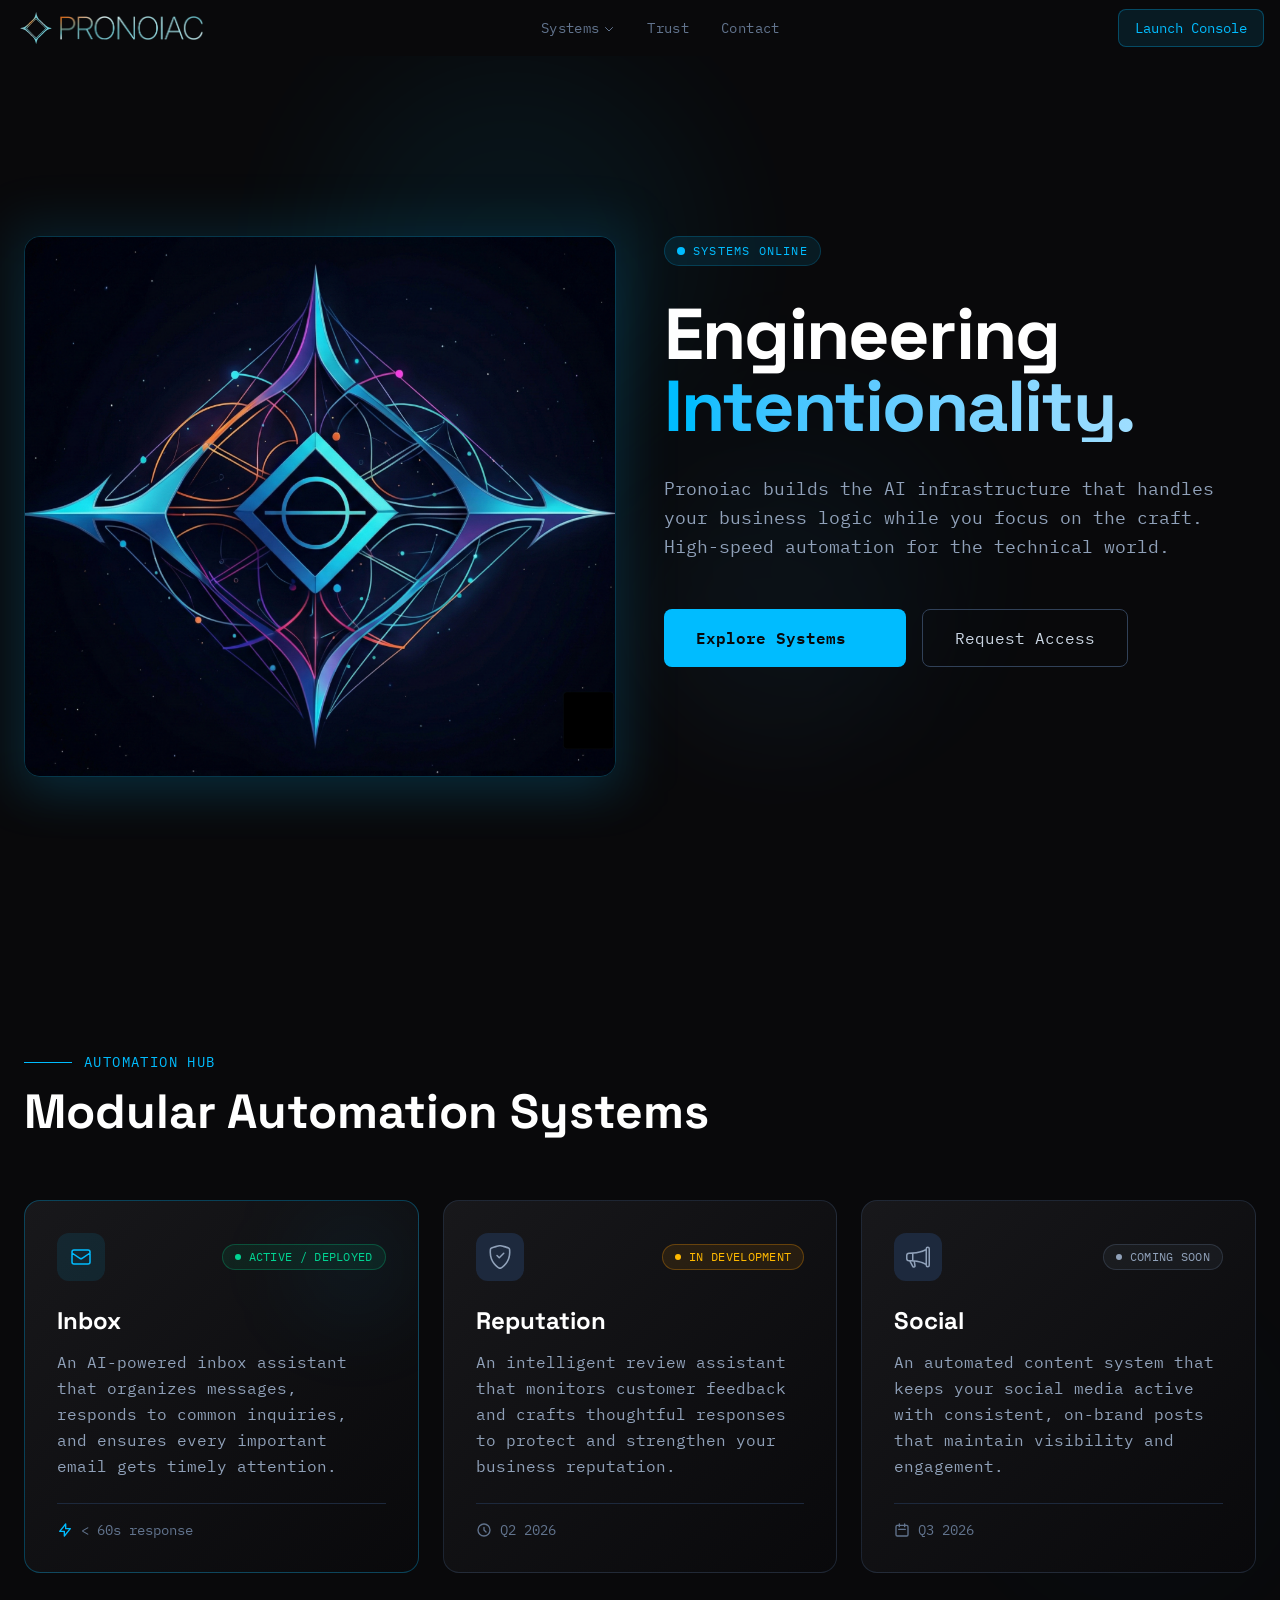
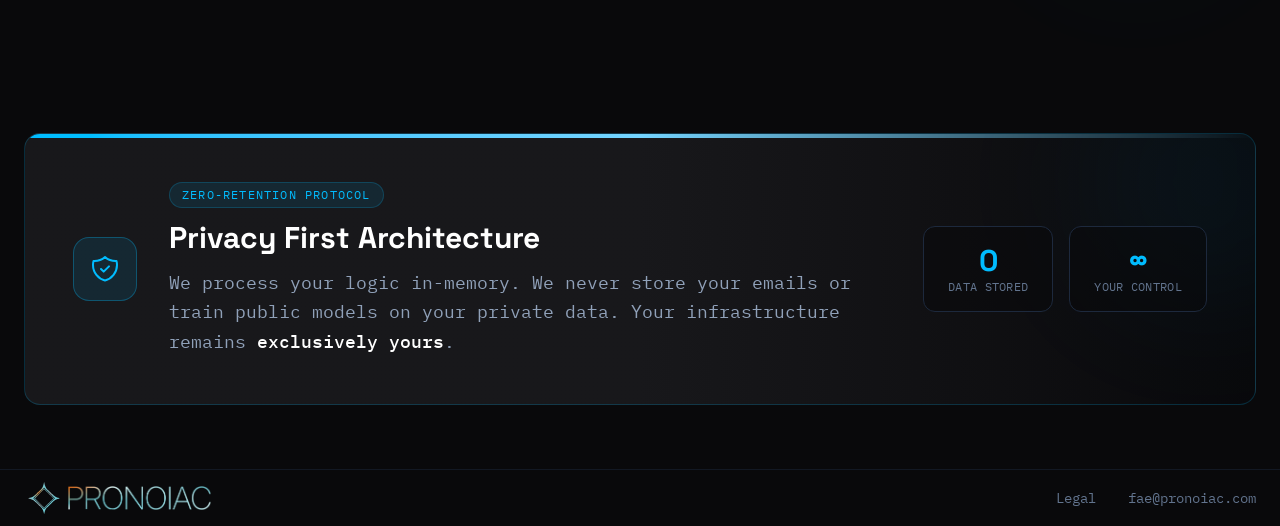
==== public/index.html @ 136042a4 "Published from Shuffle Editor" ====
<!DOCTYPE html>
<html lang="en">
<head>
    <title>Pronoiac — Homepage</title>
    <meta charset="utf-8">
    <meta name="viewport" content="width=device-width, initial-scale=1, shrink-to-fit=no">
    <link rel="preconnect" href="https://fonts.gstatic.com">
    <link rel="stylesheet" href="https://fonts.googleapis.com/css?family=IBM+Plex+Mono:400,500,600,700,800,900|Space+Grotesk:400,500,600,700,800,900&amp;subset=latin">
    <link rel="stylesheet" href="css/tailwind/tailwind.min.css">
    <link rel="stylesheet" href="css/main.css">
    <link rel="icon" type="image/png" sizes="32x32" href="shuffle-for-tailwind.png">
</head>
<body class="antialiased bg-body text-body font-body">
    <div class="">
                
      <nav class="w-full px-4 py-2 bg-zinc-950 ">
        <div class="max-w-7xl flex items-center justify-between mx-auto">
          <div class="flex items-center gap-1">
            <div class="w-10 h-10 rounded-lg bg-gradient-to-br flex items-center justify-center">
              <img src="images/simplestIconnopurp50.svg" alt="Pronoiac logo" class="rounded-lg object-cover h-8">
            </div>
            <img src="images/textpathed.png" alt="Pronoiac" class="object-contain h-6">
          </div>
          <div class="hidden md:flex items-center gap-8">
            <div class="relative systems-dropdown-wrapper">
              <button class="systems-dropdown-btn flex items-center gap-1 text-slate-500 hover:text-sky-400 transition-colors text-sm tracking-wide focus:outline-none">
                Systems
                <svg xmlns="http://www.w3.org/2000/svg" class="w-3 h-3 mt-0.5 transition-transform systems-chevron" fill="none" stroke="currentColor" viewbox="0 0 24 24">
                  <path stroke-linecap="round" stroke-linejoin="round" stroke-width="2" d="M19 9l-7 7-7-7"></path>
                </svg>
              </button>
              <div class="systems-dropdown-menu absolute top-full left-0 mt-2 w-52 bg-zinc-900 border border-zinc-700 rounded-lg shadow-xl hidden z-50 overflow-hidden"><a href="#inbox-intelligence" class="block px-4 py-3 text-slate-400 hover:text-sky-400 hover:bg-zinc-800 transition-colors text-sm tracking-wide">Inbox Intelligence</a><a href="#reputation-manager" class="block px-4 py-3 text-slate-400 hover:text-sky-400 hover:bg-zinc-800 transition-colors text-sm tracking-wide border-t border-zinc-800">Reputation Manager</a><a href="#social-presence-engine" class="block px-4 py-3 text-slate-400 hover:text-sky-400 hover:bg-zinc-800 transition-colors text-sm tracking-wide border-t border-zinc-800">Social Presence Engine</a></div>
            </div>
            <a href="#trust" class="text-slate-500 hover:text-sky-400 transition-colors text-sm tracking-wide">Trust</a><a href="mailto:fae@pronoiac.com" class="text-slate-500 hover:text-sky-400 transition-colors text-sm tracking-wide">Contact</a>
          </div>
          <a href="#systems" class="px-4 py-2 bg-sky-400/10 border border-sky-400/30 rounded-lg text-sky-400 text-sm hover:bg-sky-400/20 transition-all">Launch Console</a>
        </div>
      </nav>
                
      <section class="min-h-screen bg-zinc-950 relative overflow-hidden flex items-center">
        <div class="absolute inset-0 opacity-30">
          <div class="absolute top-0 left-1/4 w-96 h-96 bg-sky-400/20 rounded-full blur-3xl"></div>
          <div class="absolute bottom-1/4 right-1/4 w-80 h-80 bg-sky-600/15 rounded-full blur-3xl"></div>
          <div class="absolute top-1/2 left-1/2 w-64 h-64 bg-slate-500/10 rounded-full blur-2xl"></div>
        </div>
        <div class="max-w-7xl mx-auto px-6 py-24 relative z-10 w-full">
          <div class="grid grid-cols-1 lg:grid-cols-2 items-stretch gap-8 lg:gap-12">
            <div class="flex items-stretch justify-center order-first lg:order-first">
              <div class="relative w-auto self-stretch flex items-center">
                <div class="absolute -inset-4 bg-sky-400/10 rounded-2xl blur-xl"></div>
                <img src="images/complexlogotall50-Copy.png" alt="AI Infrastructure Technology" class="relative rounded-2xl h-full max-h-full w-auto border border-sky-400/20 shadow-2xl shadow-sky-400/10 object-cover">
              </div>
            </div>
            <div class="space-y-8">
              <div class="inline-flex items-center gap-2 px-3 py-1.5 bg-sky-400/10 border border-sky-400/20 rounded-full">
                <span class="w-2 h-2 bg-sky-400 rounded-full animate-pulse"></span>
                <span class="text-sky-400 text-xs tracking-widest uppercase">Systems Online</span>
              </div>
              <h1 class="text-5xl md:text-7xl font-heading font-bold text-white leading-none tracking-tight">
                <span class="block">Engineering</span>
                <span class="block text-transparent bg-clip-text bg-gradient-to-r from-sky-400 to-sky-200">Intentionality.</span>
              </h1>
              <p class="text-lg text-slate-400 leading-relaxed max-w-xl">Pronoiac builds the AI infrastructure that handles your business logic while you focus on the craft. High-speed automation for the technical world.</p>
              <div class="flex flex-col sm:flex-row gap-4 pt-4">
                <a href="#systems" class="group inline-flex items-center justify-center gap-3 px-8 py-4 bg-sky-400 text-zinc-950 font-semibold rounded-lg hover:bg-sky-300 transition-all">
                  <span>Explore Systems</span>
                  <svg id="svg_7aa8dc57d60f0ae90f53044593cbf4b6" class="w-4 h-4 group-hover:translate-x-1 transition-transform" fill="none" stroke="currentColor" viewbox="0 0 24 24"></svg>
                </a>
                <a href="mailto:fae@pronoiac.com" class="inline-flex items-center justify-center gap-2 px-8 py-4 border border-slate-700 text-slate-300 rounded-lg hover:border-sky-400/50 hover:text-sky-400 transition-all">
                  <span>Request Access</span>
                </a>
              </div>
            </div>
          </div>
        </div>
      </section>
                
      <section id="systems" class="bg-zinc-950 py-24 relative">
        <div class="absolute inset-0 opacity-20">
          <div class="absolute top-1/2 right-0 w-72 h-72 bg-sky-400/10 rounded-full blur-3xl"></div>
        </div>
        <div class="max-w-7xl mx-auto px-6 relative z-10">
          <div class="mb-16">
            <div class="flex items-center gap-3 mb-4">
              <div class="h-px flex-1 max-w-12 bg-sky-400"></div>
              <span class="text-sky-400 text-sm tracking-widest uppercase">Automation Hub</span>
            </div>
            <h2 class="text-4xl md:text-5xl font-heading font-bold text-white">Modular Automation Systems</h2>
          </div>
          <div class="grid md:grid-cols-2 lg:grid-cols-3 gap-6">
            <div class="group bg-gradient-to-br from-zinc-900 to-zinc-950 border border-sky-400/30 rounded-2xl p-8 hover:border-sky-400/60 transition-all relative overflow-hidden">
              <div class="absolute top-0 right-0 w-32 h-32 bg-sky-400/5 rounded-full blur-2xl group-hover:bg-sky-400/10 transition-all"></div>
              <div class="relative z-10">
                <div class="flex items-center justify-between mb-6">
                  <div class="w-12 h-12 bg-sky-400/10 rounded-xl flex items-center justify-center">
                    <svg class="w-6 h-6 text-sky-400" fill="none" stroke="currentColor" viewbox="0 0 24 24">
                      <path stroke-linecap="round" stroke-linejoin="round" stroke-width="1.5" d="M3 8l7.89 5.26a2 2 0 002.22 0L21 8M5 19h14a2 2 0 002-2V7a2 2 0 00-2-2H5a2 2 0 00-2 2v10a2 2 0 002 2z"></path>
                    </svg>
                  </div>
                  <div class="flex items-center gap-2 px-3 py-1 bg-emerald-500/10 border border-emerald-500/30 rounded-full">
                    <span class="w-1.5 h-1.5 bg-emerald-400 rounded-full animate-pulse"></span>
                    <span class="text-emerald-400 text-xs tracking-wide">ACTIVE / DEPLOYED</span>
                  </div>
                </div>
                <h3 class="text-2xl font-heading font-bold text-white mb-3">Inbox </h3>
                <p class="text-slate-400 leading-relaxed mb-6">An AI-powered inbox assistant that organizes messages, responds to common inquiries, and ensures every important email gets timely attention.</p>
                <div class="flex items-center gap-4 pt-4 border-t border-slate-800">
                  <div class="flex items-center gap-2">
                    <svg class="w-4 h-4 text-sky-400" fill="none" stroke="currentColor" viewbox="0 0 24 24">
                      <path stroke-linecap="round" stroke-linejoin="round" stroke-width="2" d="M13 10V3L4 14h7v7l9-11h-7z"></path>
                    </svg>
                    <span class="text-sm text-slate-500">&lt; 60s response</span>
                  </div>
                </div>
              </div>
            </div>
            <div class="group bg-gradient-to-br from-zinc-900 to-zinc-950 border border-slate-700/50 rounded-2xl p-8 hover:border-amber-400/40 transition-all relative overflow-hidden">
              <div class="absolute top-0 right-0 w-32 h-32 bg-amber-400/5 rounded-full blur-2xl opacity-0 group-hover:opacity-100 transition-all"></div>
              <div class="relative z-10">
                <div class="flex items-center justify-between mb-6">
                  <div class="w-12 h-12 bg-slate-800 rounded-xl flex items-center justify-center">
                    <svg xmlns="http://www.w3.org/2000/svg" width="16" height="16" fill="currentColor" class="w-6 h-6 text-slate-400" viewbox="0 0 16 16">
                      <path d="M5.338 1.59a61.44 61.44 0 0 0-2.837.856.481.481 0 0 0-.328.39c-.554 4.157.726 7.19 2.253 9.188a10.725 10.725 0 0 0 2.287 2.233c.346.244.652.42.893.533.12.057.218.095.293.118a.55.55 0 0 0 .101.025.615.615 0 0 0 .1-.025c.076-.023.174-.061.294-.118.24-.113.547-.29.893-.533a10.726 10.726 0 0 0 2.287-2.233c1.527-1.997 2.807-5.031 2.253-9.188a.48.48 0 0 0-.328-.39c-.651-.213-1.75-.56-2.837-.855C9.552 1.29 8.531 1.067 8 1.067c-.53 0-1.552.223-2.662.524zM5.072.56C6.157.265 7.31 0 8 0s1.843.265 2.928.56c1.11.3 2.229.655 2.887.87a1.54 1.54 0 0 1 1.044 1.262c.596 4.477-.787 7.795-2.465 9.99a11.775 11.775 0 0 1-2.517 2.453 7.159 7.159 0 0 1-1.048.625c-.28.132-.581.24-.829.24s-.548-.108-.829-.24a7.158 7.158 0 0 1-1.048-.625 11.777 11.777 0 0 1-2.517-2.453C1.928 10.487.545 7.169 1.141 2.692A1.54 1.54 0 0 1 2.185 1.43 62.456 62.456 0 0 1 5.072.56z"></path>
                      <path d="M10.854 5.146a.5.5 0 0 1 0 .708l-3 3a.5.5 0 0 1-.708 0l-1.5-1.5a.5.5 0 1 1 .708-.708L7.5 7.793l2.646-2.647a.5.5 0 0 1 .708 0z"></path>
                    </svg>
                  </div>
                  <div class="flex items-center gap-2 px-3 py-1 bg-amber-500/10 border border-amber-500/30 rounded-full">
                    <span class="w-1.5 h-1.5 bg-amber-400 rounded-full"></span>
                    <span class="text-amber-400 text-xs tracking-wide">IN DEVELOPMENT</span>
                  </div>
                </div>
                <h3 class="text-2xl font-heading font-bold text-white mb-3">Reputation</h3>
                <p class="text-slate-400 leading-relaxed mb-6">An intelligent review assistant that monitors customer feedback and crafts thoughtful responses to protect and strengthen your business reputation.</p>
                <div class="flex items-center gap-4 pt-4 border-t border-slate-800">
                  <div class="flex items-center gap-2">
                    <svg class="w-4 h-4 text-slate-500" fill="none" stroke="currentColor" viewbox="0 0 24 24">
                      <path stroke-linecap="round" stroke-linejoin="round" stroke-width="2" d="M12 8v4l3 3m6-3a9 9 0 11-18 0 9 9 0 0118 0z"></path>
                    </svg>
                    <span class="text-sm text-slate-500">Q2 2026</span>
                  </div>
                </div>
              </div>
            </div>
            <div class="group bg-gradient-to-br from-zinc-900 to-zinc-950 border border-slate-700/50 rounded-2xl p-8 hover:border-slate-500/60 transition-all relative overflow-hidden">
              <div class="relative z-10">
                <div class="flex items-center justify-between mb-6">
                  <div class="w-12 h-12 bg-slate-800 rounded-xl flex items-center justify-center">
                    <svg xmlns="http://www.w3.org/2000/svg" width="16" height="16" fill="currentColor" class="w-6 h-6 text-slate-400" viewbox="0 0 16 16">
                      <path d="M13 2.5a1.5 1.5 0 0 1 3 0v11a1.5 1.5 0 0 1-3 0v-.214c-2.162-1.241-4.49-1.843-6.912-2.083l.405 2.712A1 1 0 0 1 5.51 15.1h-.548a1 1 0 0 1-.916-.599l-1.85-3.49a68.14 68.14 0 0 0-.202-.003A2.014 2.014 0 0 1 0 9V7a2.02 2.02 0 0 1 1.992-2.013 74.663 74.663 0 0 0 2.483-.075c3.043-.154 6.148-.849 8.525-2.199V2.5zm1 0v11a.5.5 0 0 0 1 0v-11a.5.5 0 0 0-1 0zm-1 1.35c-2.344 1.205-5.209 1.842-8 2.033v4.233c.18.01.359.022.537.036 2.568.189 5.093.744 7.463 1.993V3.85zm-9 6.215v-4.13a95.09 95.09 0 0 1-1.992.052A1.02 1.02 0 0 0 1 7v2c0 .55.448 1.002 1.006 1.009A60.49 60.49 0 0 1 4 10.065zm-.657.975 1.609 3.037.01.024h.548l-.002-.014-.443-2.966a68.019 68.019 0 0 0-1.722-.082z"></path>
                    </svg>
                  </div>
                  <div class="flex items-center gap-2 px-3 py-1 bg-slate-500/10 border border-slate-500/30 rounded-full">
                    <span class="w-1.5 h-1.5 bg-slate-400 rounded-full"></span>
                    <span class="text-slate-400 text-xs tracking-wide">COMING SOON</span>
                  </div>
                </div>
                <h3 class="text-2xl font-heading font-bold text-white mb-3">Social</h3>
                <p class="text-slate-400 leading-relaxed mb-6">An automated content system that keeps your social media active with consistent, on-brand posts that maintain visibility and engagement.</p>
                <div class="flex items-center gap-4 pt-4 border-t border-slate-800">
                  <div class="flex items-center gap-2">
                    <svg class="w-4 h-4 text-slate-500" fill="none" stroke="currentColor" viewbox="0 0 24 24">
                      <path stroke-linecap="round" stroke-linejoin="round" stroke-width="2" d="M8 7V3m8 4V3m-9 8h10M5 21h14a2 2 0 002-2V7a2 2 0 00-2-2H5a2 2 0 00-2 2v12a2 2 0 002 2z"></path>
                    </svg>
                    <span class="text-sm text-slate-500">Q3 2026</span>
                  </div>
                </div>
              </div>
            </div>
          </div>
        </div>
      </section>
                
      <section id="trust" class="bg-zinc-950 py-16">
        <div class="max-w-7xl mx-auto px-6">
          <div class="relative bg-gradient-to-r from-zinc-900 via-zinc-900 to-zinc-950 border border-sky-400/20 rounded-2xl p-8 md:p-12 overflow-hidden">
            <div class="absolute top-0 left-0 w-full h-1 bg-gradient-to-r from-sky-400 via-sky-300 to-transparent"></div>
            <div class="absolute -right-20 -top-20 w-64 h-64 bg-sky-400/5 rounded-full blur-3xl"></div>
            <div class="relative z-10 flex flex-col md:flex-row items-start md:items-center gap-8">
              <div class="flex-shrink-0">
                <div class="w-16 h-16 bg-sky-400/10 border border-sky-400/30 rounded-2xl flex items-center justify-center">
                  <svg class="w-8 h-8 text-sky-400" fill="none" stroke="currentColor" viewbox="0 0 24 24">
                    <path stroke-linecap="round" stroke-linejoin="round" stroke-width="1.5" d="M9 12l2 2 4-4m5.618-4.016A11.955 11.955 0 0112 2.944a11.955 11.955 0 01-8.618 3.04A12.02 12.02 0 003 9c0 5.591 3.824 10.29 9 11.622 5.176-1.332 9-6.03 9-11.622 0-1.042-.133-2.052-.382-3.016z"></path>
                  </svg>
                </div>
              </div>
              <div class="flex-1">
                <div class="flex items-center gap-3 mb-3">
                  <span class="px-3 py-1 bg-sky-400/10 border border-sky-400/20 rounded-full text-sky-400 text-xs tracking-widest uppercase">Zero-Retention Protocol</span>
                </div>
                <h3 class="text-2xl md:text-3xl font-heading font-bold text-white mb-3">Privacy First Architecture</h3>
                <p class="text-slate-400 text-lg leading-relaxed">We process your logic in-memory. We never store your emails or train public models on your private data. Your infrastructure remains <span class="text-white font-medium">exclusively yours</span>.</p>
              </div>
              <div class="flex-shrink-0 hidden lg:flex items-center gap-4">
                <div class="text-center px-6 py-4 bg-zinc-950/50 rounded-xl border border-slate-800">
                  <div class="text-3xl font-heading font-bold text-sky-400">0</div>
                  <div class="text-xs text-slate-500 uppercase tracking-wide">Data Stored</div>
                </div>
                <div class="text-center px-6 py-4 bg-zinc-950/50 rounded-xl border border-slate-800">
                  <div class="text-3xl font-heading font-bold text-sky-400">∞</div>
                  <div class="text-xs text-slate-500 uppercase tracking-wide">Your Control</div>
                </div>
              </div>
            </div>
          </div>
        </div>
      </section>
                
      <footer class="bg-zinc-950 border-t border-slate-800/50 py-2">
        <div class="max-w-7xl mx-auto px-6">
          <div class="flex flex-col md:flex-row items-center justify-between gap-8">
            <div class="flex items-center gap-1">
              <div class="w-10 h-10 rounded-lg bg-gradient-to-br flex items-center justify-center">
                <img src="images/simplestIconnopurp50.svg" alt="Pronoiac logo" class="rounded-lg object-cover h-8">
              </div>
              <img src="images/textpathed.png" alt="Pronoiac" class="object-contain h-6">
            </div>
            <div class="flex items-center gap-8"><a href="https://legal.pronoiac.com" class="text-slate-500 hover:text-sky-400 transition-colors text-sm">Legal</a><a href="mailto:fae@pronoiac.com" class="text-slate-500 hover:text-sky-400 transition-colors text-sm">fae@pronoiac.com</a></div>
          </div>
        </div>
      </footer>
    </div>
    <script type="text/javascript" src="js/828922.js?v=1773791319" data-custom-component-id="828922"></script>
    <script type="text/javascript" src="js/global-26422.js?v=1773791319"></script>
</body>
</html>
---- public/css/main.css ----
.absolute {
  background-size: cover
}
.max-w-7xl,
.space-y-8 {
  background-size: contain
}
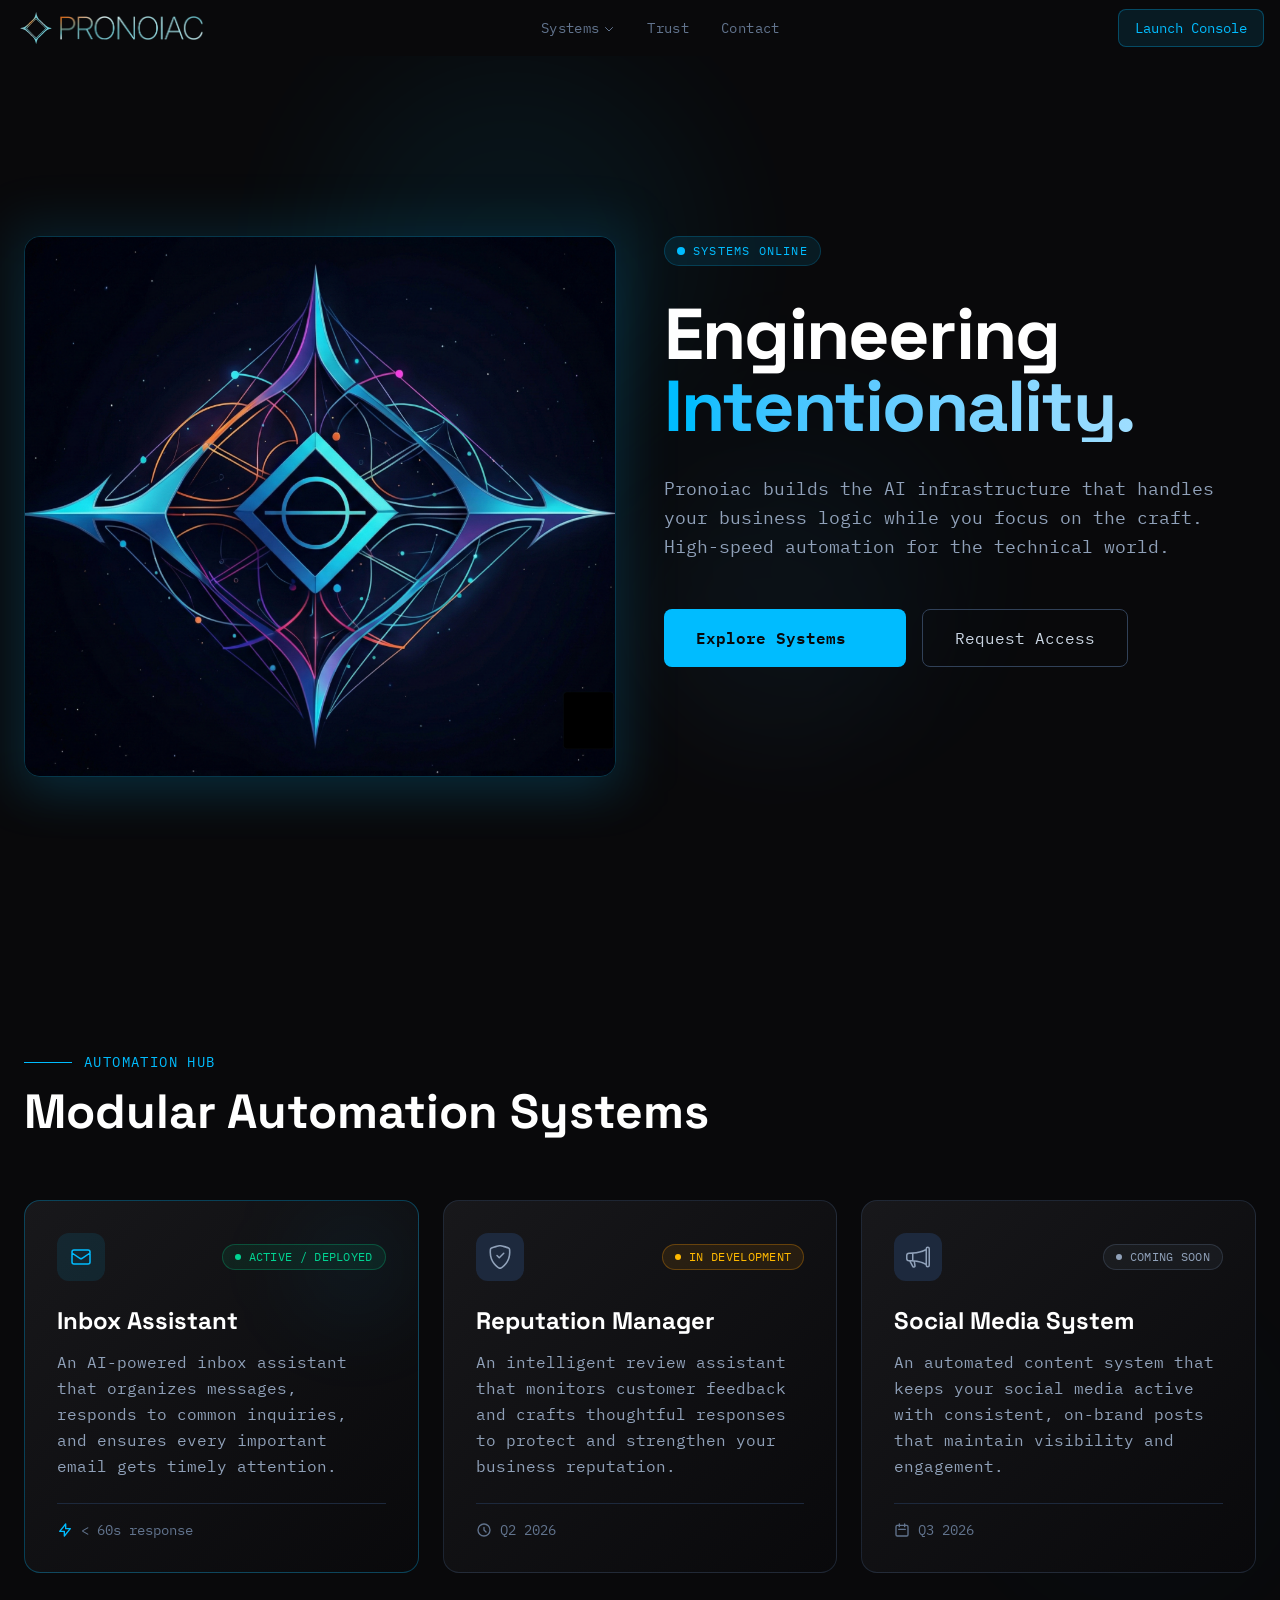
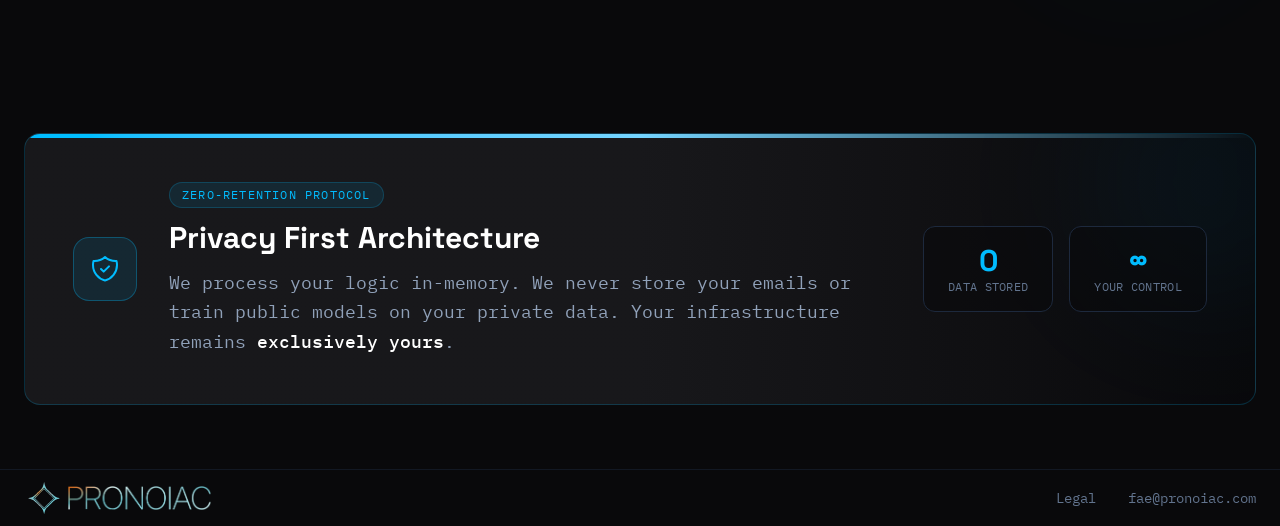
==== commit b97d121e: "Published from Shuffle Editor" ====
--- a/public/index.html
+++ b/public/index.html
@@ -102,7 +102,7 @@
                     <span class="text-emerald-400 text-xs tracking-wide">ACTIVE / DEPLOYED</span>
                   </div>
                 </div>
-                <h3 class="text-2xl font-heading font-bold text-white mb-3">Inbox </h3>
+                <h3 class="text-2xl font-heading font-bold text-white mb-3">Inbox Assistant</h3>
                 <p class="text-slate-400 leading-relaxed mb-6">An AI-powered inbox assistant that organizes messages, responds to common inquiries, and ensures every important email gets timely attention.</p>
                 <div class="flex items-center gap-4 pt-4 border-t border-slate-800">
                   <div class="flex items-center gap-2">
@@ -129,7 +129,7 @@
                     <span class="text-amber-400 text-xs tracking-wide">IN DEVELOPMENT</span>
                   </div>
                 </div>
-                <h3 class="text-2xl font-heading font-bold text-white mb-3">Reputation</h3>
+                <h3 class="text-2xl font-heading font-bold text-white mb-3">Reputation Manager</h3>
                 <p class="text-slate-400 leading-relaxed mb-6">An intelligent review assistant that monitors customer feedback and crafts thoughtful responses to protect and strengthen your business reputation.</p>
                 <div class="flex items-center gap-4 pt-4 border-t border-slate-800">
                   <div class="flex items-center gap-2">
@@ -154,7 +154,7 @@
                     <span class="text-slate-400 text-xs tracking-wide">COMING SOON</span>
                   </div>
                 </div>
-                <h3 class="text-2xl font-heading font-bold text-white mb-3">Social</h3>
+                <h3 class="text-2xl font-heading font-bold text-white mb-3">Social Media System</h3>
                 <p class="text-slate-400 leading-relaxed mb-6">An automated content system that keeps your social media active with consistent, on-brand posts that maintain visibility and engagement.</p>
                 <div class="flex items-center gap-4 pt-4 border-t border-slate-800">
                   <div class="flex items-center gap-2">
@@ -219,8 +219,8 @@
         </div>
       </footer>
     </div>
-    <script type="text/javascript" src="js/828922.js?v=1773791319" data-custom-component-id="828922"></script>
-    <script type="text/javascript" src="js/global-26422.js?v=1773791319"></script>
+    <script type="text/javascript" src="js/828922.js?v=1774728331" data-custom-component-id="828922"></script>
+    <script type="text/javascript" src="js/global-26422.js?v=1774728331"></script>
 </body>
 </html>
 
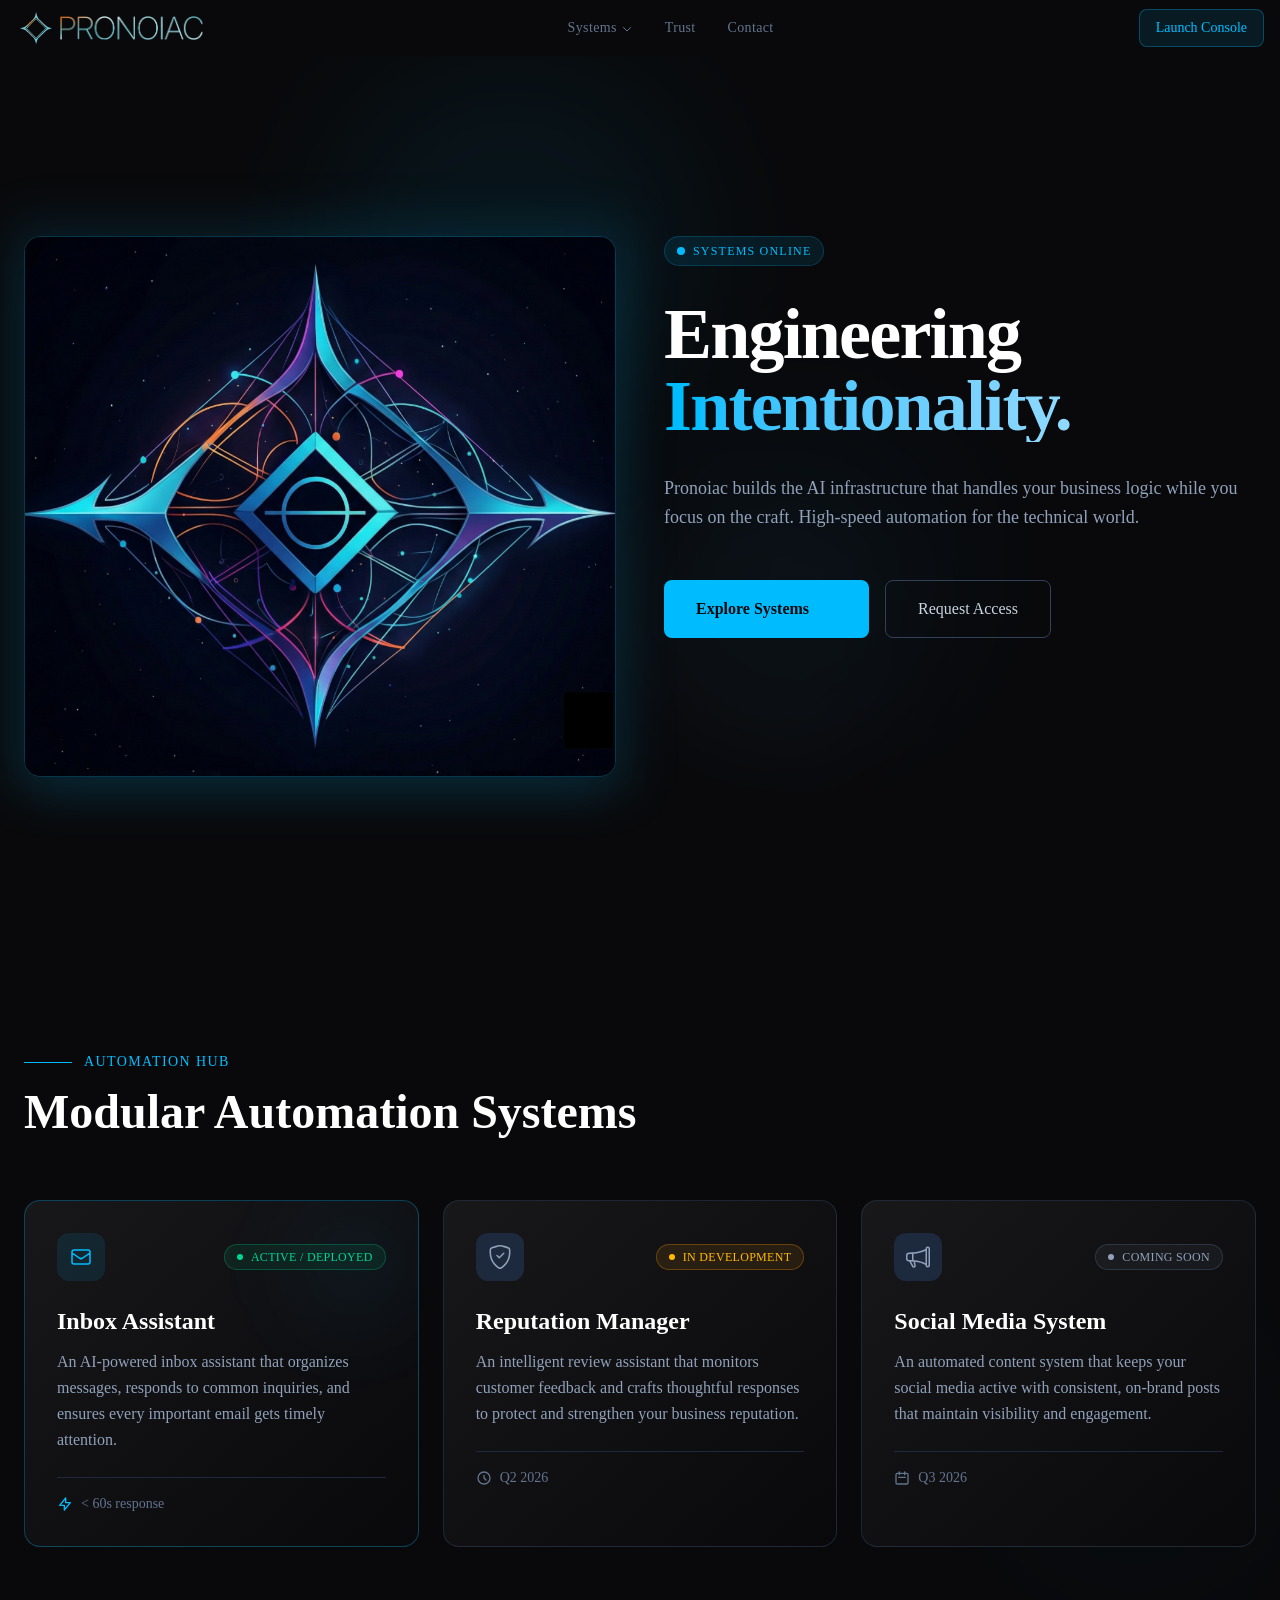
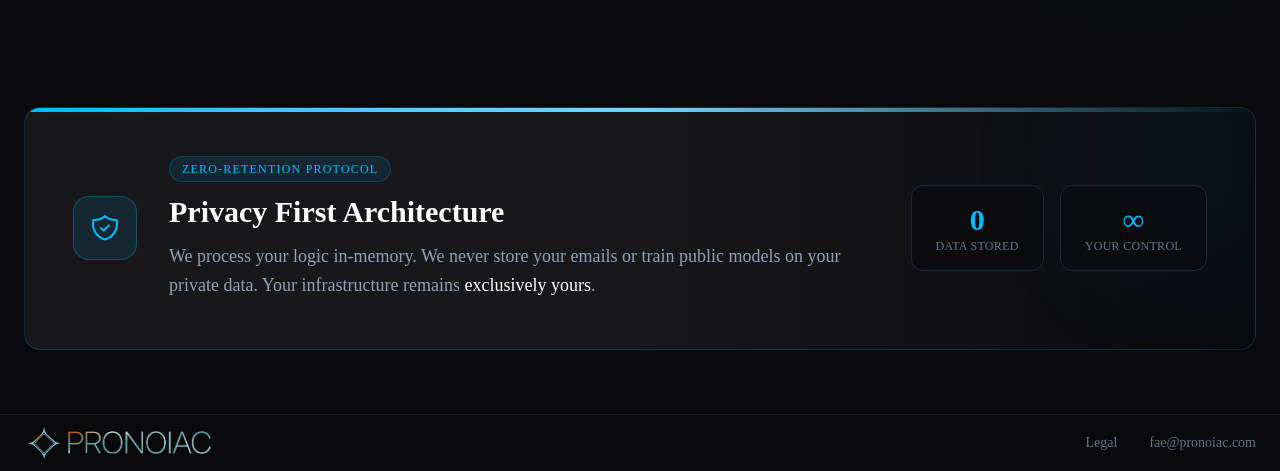
==== commit 886b147c: "Published from Shuffle Editor" ====
--- a/public/index.html
+++ b/public/index.html
@@ -5,7 +5,6 @@
     <meta charset="utf-8">
     <meta name="viewport" content="width=device-width, initial-scale=1, shrink-to-fit=no">
     <link rel="preconnect" href="https://fonts.gstatic.com">
-    <link rel="stylesheet" href="https://fonts.googleapis.com/css?family=IBM+Plex+Mono:400,500,600,700,800,900|Space+Grotesk:400,500,600,700,800,900&amp;subset=latin">
     <link rel="stylesheet" href="css/tailwind/tailwind.min.css">
     <link rel="stylesheet" href="css/main.css">
     <link rel="icon" type="image/png" sizes="32x32" href="shuffle-for-tailwind.png">
@@ -219,8 +218,8 @@
         </div>
       </footer>
     </div>
-    <script type="text/javascript" src="js/828922.js?v=1774728331" data-custom-component-id="828922"></script>
-    <script type="text/javascript" src="js/global-26422.js?v=1774728331"></script>
+    <script type="text/javascript" src="js/828922.js?v=1775603133" data-custom-component-id="828922"></script>
+    <script type="text/javascript" src="js/global-26422.js?v=1775603133"></script>
 </body>
 </html>
 
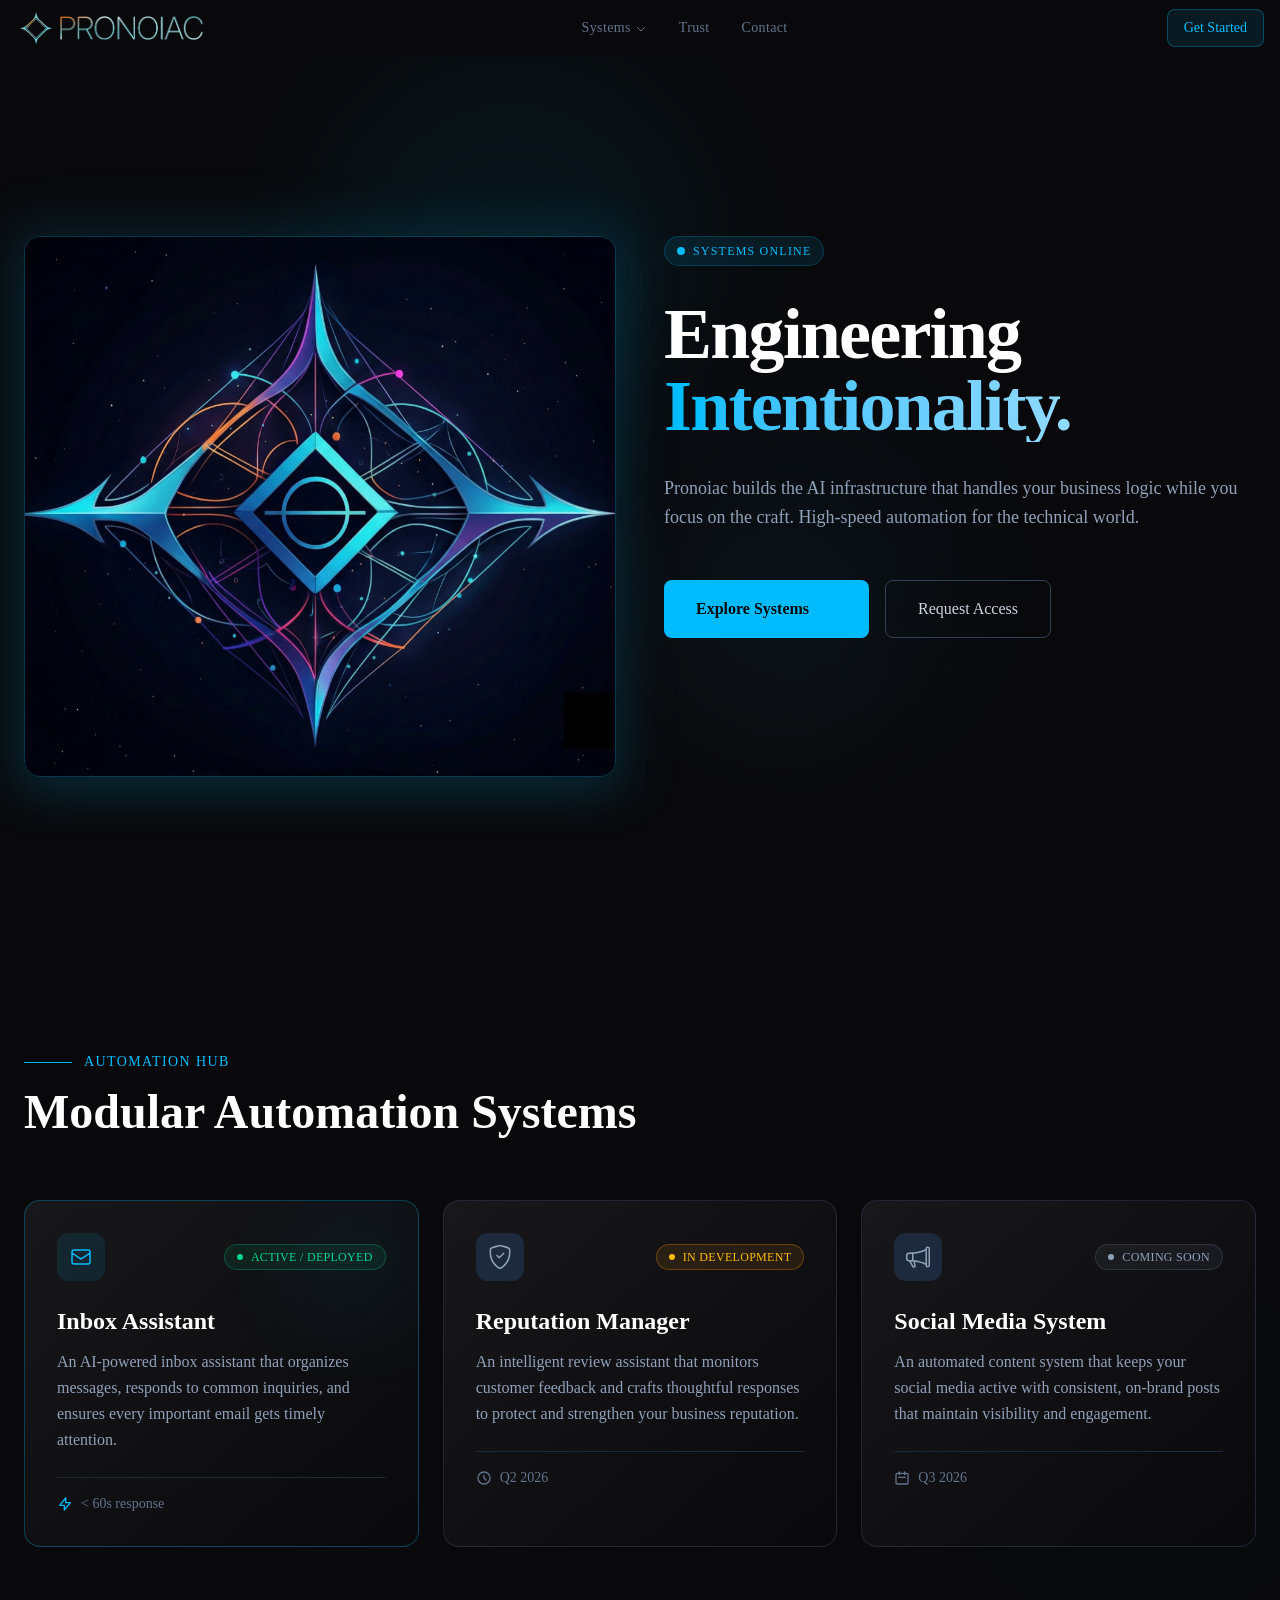
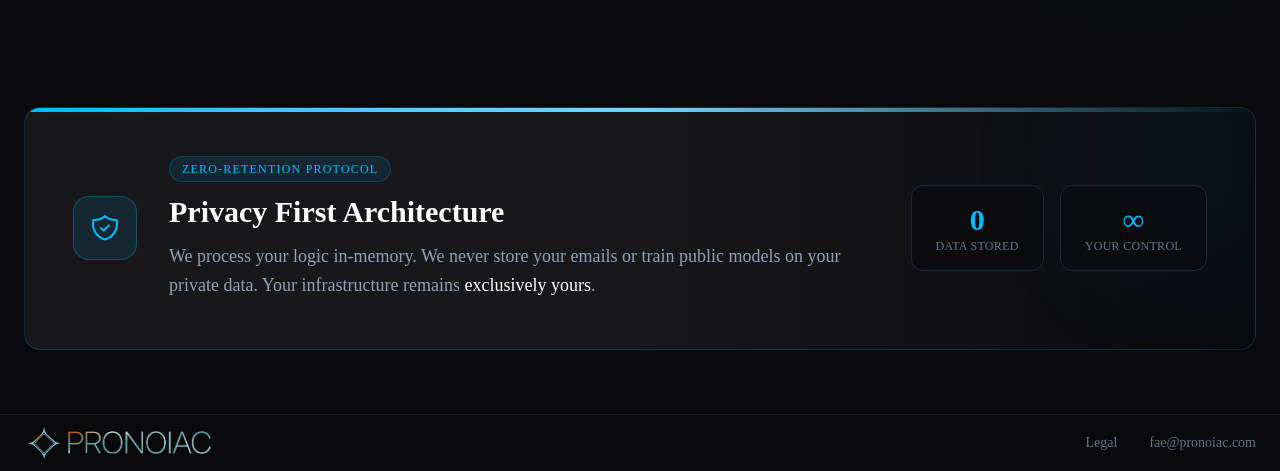
==== commit 23fa543e: "Published from Shuffle Editor" ====
--- a/public/index.html
+++ b/public/index.html
@@ -32,7 +32,7 @@
             </div>
             <a href="#trust" class="text-slate-500 hover:text-sky-400 transition-colors text-sm tracking-wide">Trust</a><a href="mailto:fae@pronoiac.com" class="text-slate-500 hover:text-sky-400 transition-colors text-sm tracking-wide">Contact</a>
           </div>
-          <a href="#systems" class="px-4 py-2 bg-sky-400/10 border border-sky-400/30 rounded-lg text-sky-400 text-sm hover:bg-sky-400/20 transition-all">Launch Console</a>
+          <a href="#systems" class="px-4 py-2 bg-sky-400/10 border border-sky-400/30 rounded-lg text-sky-400 text-sm hover:bg-sky-400/20 transition-all">Get Started</a>
         </div>
       </nav>
                 
@@ -218,8 +218,8 @@
         </div>
       </footer>
     </div>
-    <script type="text/javascript" src="js/828922.js?v=1775603133" data-custom-component-id="828922"></script>
-    <script type="text/javascript" src="js/global-26422.js?v=1775603133"></script>
+    <script type="text/javascript" src="js/828922.js?v=1778102742" data-custom-component-id="828922"></script>
+    <script type="text/javascript" src="js/global-26422.js?v=1778102742"></script>
 </body>
 </html>
 
